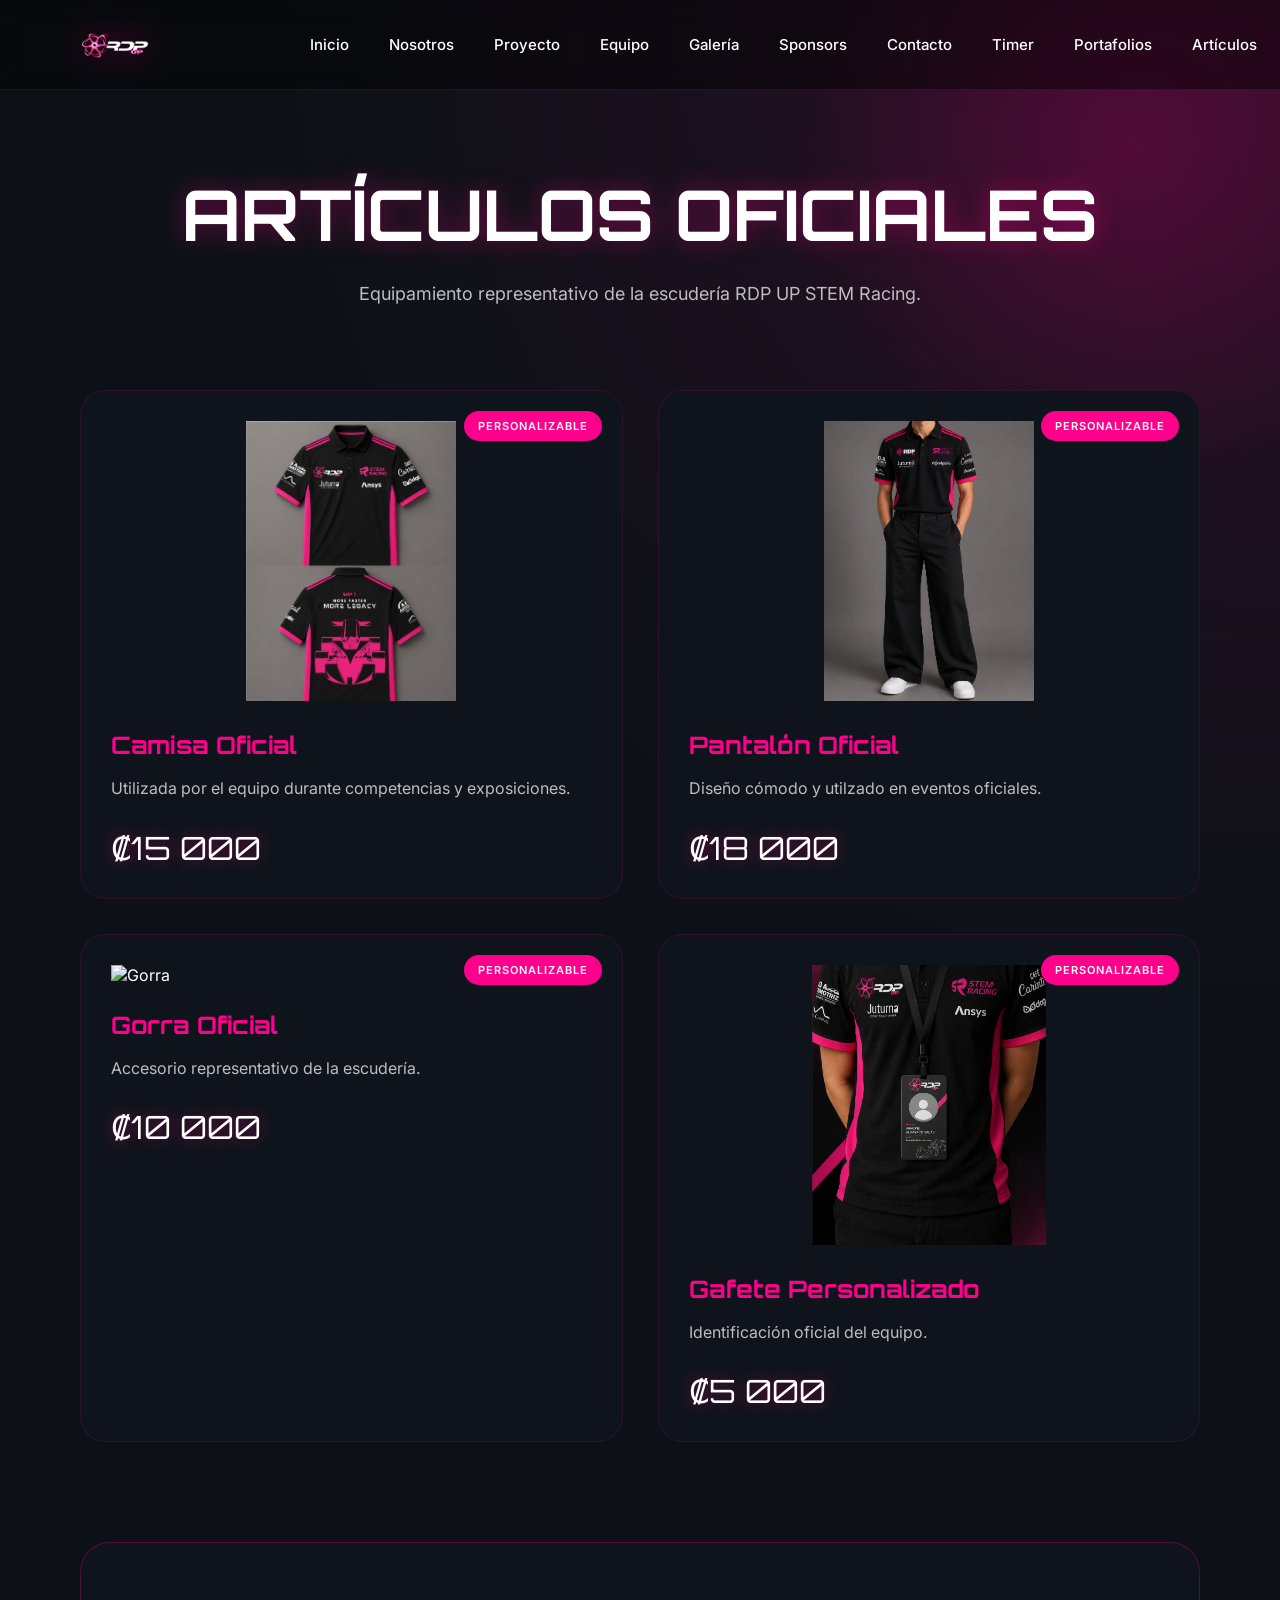
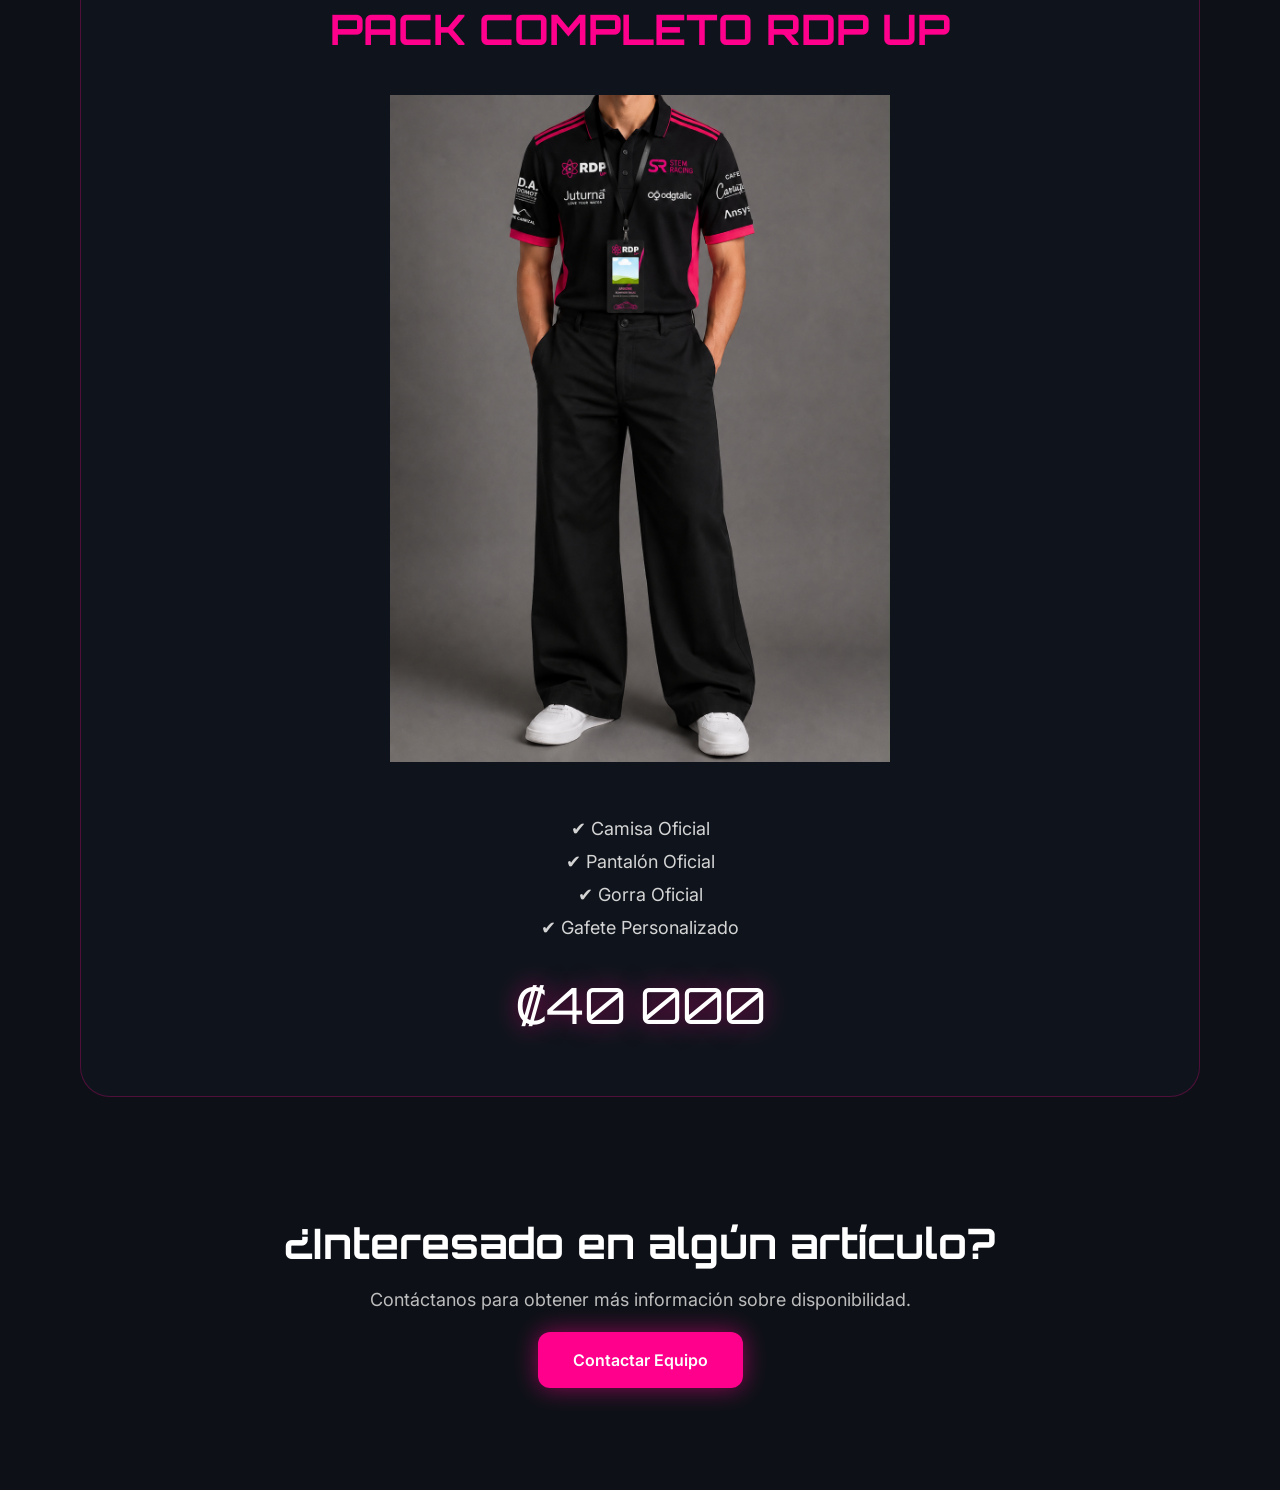
==== articulos.html @ 5205a7a0 "Segundo commit" ====
<!DOCTYPE html>
<html lang="es">

<head>

    <meta charset="UTF-8">

    <meta name="viewport" content="width=device-width, initial-scale=1.0">

    <title>Artículos | RDP UP</title>

    <link rel="stylesheet" href="css/style.css">

    <link href="https://fonts.googleapis.com/css2?family=Orbitron:wght@400;600;700;800&family=Inter:wght@300;400;500;600&display=swap" rel="stylesheet">

</head>

<body>

    <div class="bg-glow"></div>

    <nav class="navbar">

        <div class="logo-container">
            <img src="assets/logo/logo.png" alt="Logo" class="logo-img">
        </div>

        <div class="nav-links">

            <a href="index.html">Inicio</a>
            <a href="nosotros.html">Nosotros</a>
            <a href="proyecto.html">Proyecto</a>
            <a href="equipo.html">Equipo</a>
            <a href="galeria.html">Galería</a>
            <a href="sponsors.html">Sponsors</a>
            <a href="contacto.html">Contacto</a>
            <a href="timer.html">Timer</a>
            <a href="portafolios.html">Portafolios</a>
            <a href="articulos.html">Artículos</a>

        </div>

    </nav>

    <section class="articulos-hero">

        <h1>ARTÍCULOS OFICIALES</h1>

        <p>
            Equipamiento representativo de la escudería RDP UP STEM Racing.
        </p>

    </section>

    <section class="articulos-grid">

        <div class="articulo-card">

            <div class="badge">PERSONALIZABLE</div>

            <img src="assets/articulos/camisa.jpeg" alt="Camisa">

            <h3>Camisa Oficial</h3>

            <p>
                Utilizada por el equipo durante competencias y exposiciones.
            </p>

            <span>₡15 000</span>

        </div>

        <div class="articulo-card">

            <div class="badge">PERSONALIZABLE</div>

            <img src="assets/articulos/pantalon.jpeg" alt="Pantalón">

            <h3>Pantalón Oficial</h3>

            <p>
                Diseño cómodo y utilzado en eventos oficiales.
            </p>

            <span>₡18 000</span>

        </div>

        <div class="articulo-card">

            <div class="badge">PERSONALIZABLE</div>

            <img src="assets/articulos/gorra.png" alt="Gorra">

            <h3>Gorra Oficial</h3>

            <p>
                Accesorio representativo de la escudería.
            </p>

            <span>₡10 000</span>

        </div>

        <div class="articulo-card">

            <div class="badge">PERSONALIZABLE</div>

            <img src="assets/articulos/gafete.png" alt="Gafete">

            <h3>Gafete Personalizado</h3>

            <p>
                Identificación oficial del equipo.
            </p>

            <span>₡5 000</span>

        </div>

    </section>

    <section class="pack-rdp">

        <h2>PACK COMPLETO RDP UP</h2>

        <img src="assets/articulos/pack.png" alt="Pack Completo">

        <ul>

            <li>✔ Camisa Oficial</li>

            <li>✔ Pantalón Oficial</li>

            <li>✔ Gorra Oficial</li>

            <li>✔ Gafete Personalizado</li>

        </ul>

        <span>₡40 000</span>

    </section>

    <section class="articulos-contacto">

        <h2>¿Interesado en algún artículo?</h2>

        <p>
            Contáctanos para obtener más información sobre disponibilidad.
        </p>

        <a href="contacto.html" class="btn btn-primary">

            Contactar Equipo

        </a>

    </section>

</body>

</html>
---- css/style.css ----
*{
    margin:0;
    padding:0;
    box-sizing:border-box;
}

body{

    background:
    radial-gradient(circle at top right,#ff008c22,transparent 30%),
    #0D1117;

    color:white;

    font-family:'Inter',sans-serif;

    overflow-x:hidden;
}

/* ilumnado */

.bg-glow{

    position:fixed;

    width:700px;
    height:700px;

    background:radial-gradient(circle,#ff008c33 0%, transparent 70%);

    top:-200px;
    right:-200px;

    z-index:-1;
}

/* barra */

.navbar{

    width:100%;
    height:90px;

    display:flex;
    align-items:center;
    justify-content:flex-start;

    padding:0 80px;

    position:fixed;

    top:0;
    left:0;

    z-index:1000;

    background:rgba(0,0,0,0.45);

    backdrop-filter:blur(10px);

    border-bottom:1px solid #ff008c33;
}

/* loguito */

.logo-container{

    display:flex;
    align-items:center;
}

.logo-img{

    height:70px;

    width:auto;

    object-fit:contain;

    filter:drop-shadow(0 0 15px #ff008c88);

    transition:0.3s;
}

.logo-img:hover{

    transform:scale(1.05);

    filter:drop-shadow(0 0 25px #ff008c);
}

/* links */

.nav-links{

    display:flex;

    gap:40px;

    margin-left:80px;
}

.nav-links a{

    color:white;

    text-decoration:none;

    font-size:15px;

    font-weight:500;

    position:relative;

    transition:0.3s;
}

.nav-links a:hover{

    color:#ff008c;
}

.nav-links a::after{

    content:"";

    position:absolute;

    left:0;
    bottom:-8px;

    width:0%;
    height:2px;

    background:#ff008c;

    transition:0.3s;
}

.nav-links a:hover::after{

    width:100%;
}

/* principal */

.hero{

    min-height:100vh;

    display:flex;
    align-items:center;
    justify-content:space-between;

    padding:140px 80px 80px;

    position:relative;
}

.hero-text{

    width:50%;

    z-index:2;
}

.subtitle{

    color:#ff008c;

    letter-spacing:4px;

    margin-bottom:20px;

    font-size:14px;
}

.hero h1{

    font-family:'Orbitron',sans-serif;

    font-size:85px;

    line-height:1;

    margin-bottom:30px;

    text-transform:uppercase;
}

.hero h1 span{

    color:#ff008c;

    text-shadow:0 0 20px #ff008c;
}

.hero p{

    color:#cccccc;

    font-size:18px;

    line-height:1.7;

    max-width:550px;

    margin-bottom:40px;
}

/* botones */

.buttons{

    display:flex;

    gap:20px;
}

.btn{

    padding:18px 35px;

    border-radius:12px;

    text-decoration:none;

    font-weight:600;

    transition:0.3s;
}

.btn-primary{

    background:#ff008c;

    color:white;

    box-shadow:0 0 25px #ff008c88;
}

.btn-primary:hover{

    transform:translateY(-5px);

    box-shadow:0 0 45px #ff008c;
}

.btn-secondary{

    border:1px solid #ff008c;

    color:white;
}

.btn-secondary:hover{

    background:#ff008c22;
}

/* carro */

.hero-image{

    width:50%;

    display:flex;
    justify-content:center;
}

.hero-image img{

    width:100%;

    max-width:850px;

    filter:drop-shadow(0 0 30px #ff008c88);

    animation:float 4s ease-in-out infinite;
}

/* texto */

@keyframes float{

    0%{
        transform:translateY(0px);
    }

    50%{
        transform:translateY(-15px);
    }

    100%{
        transform:translateY(0px);
    }
}

/* estadisticas */

.stats{

    width:100%;

    display:grid;

    grid-template-columns:repeat(4,1fr);

    gap:20px;

    padding:0 80px 80px;
}

.stat-card{

    background:#0d0d0d;

    border:1px solid #ff008c33;

    padding:30px;

    border-radius:20px;

    transition:0.3s;
}

.stat-card:hover{

    transform:translateY(-8px);

    border-color:#ff008c;

    box-shadow:0 0 30px #ff008c22;
}

.stat-card h3{

    color:#ff008c;

    margin-bottom:15px;
}

.stat-card p{

    font-size:40px;

    font-family:'Orbitron',sans-serif;
}

/* partes */

.features{

    padding:60px 80px 120px;

    display:grid;

    grid-template-columns:repeat(3,1fr);

    gap:30px;
}

.feature{

    background:#0b0b0b;

    border:1px solid #222;

    border-radius:25px;

    padding:40px;

    transition:0.4s;
}

.feature:hover{

    border-color:#ff008c;

    transform:translateY(-10px);

    box-shadow:0 0 40px #ff008c22;
}

.feature h2{

    color:#ff008c;

    margin-bottom:20px;

    font-size:28px;

    font-family:'Orbitron',sans-serif;
}

.feature p{

    color:#aaa;

    line-height:1.7;
}

/* lineas */

.lines{

    position:absolute;

    width:100%;
    height:100%;

    overflow:hidden;

    z-index:0;
}

.line{

    position:absolute;

    width:300px;
    height:2px;

    background:linear-gradient(to right, transparent, #ff008c);

    animation:move 5s linear infinite;

    opacity:0.3;
}

.line:nth-child(1){

    top:20%;
    left:-300px;
}

.line:nth-child(2){

    top:50%;
    left:-500px;

    animation-delay:2s;
}

.line:nth-child(3){

    top:75%;
    left:-400px;

    animation-delay:4s;
}

@keyframes move{

    0%{
        transform:translateX(0);
    }

    100%{
        transform:translateX(1800px);
    }
}

/* medio */

@media(max-width:1200px){

    .hero{

        flex-direction:column;

        text-align:center;
    }

    .hero-text,
    .hero-image{

        width:100%;
    }

    .hero h1{

        font-size:55px;
    }

    .buttons{

        justify-content:center;
    }

    .stats{

        grid-template-columns:repeat(2,1fr);
    }

    .features{

        grid-template-columns:1fr;
    }

    .navbar{

        padding:0 30px;
    }
}

@media(max-width:700px){

    .hero{

        padding:140px 25px 60px;
    }

    .stats{

        padding:0 25px 60px;

        grid-template-columns:1fr;
    }

    .features{

        padding:40px 25px 100px;
    }

    .hero h1{

        font-size:42px;
    }

    .nav-links{

        display:none;
    }

    .logo-img{

        height:55px;
    }
}

/* ========================= */
/* fondos */

/*
<link href="https://fonts.googleapis.com/css2?family=Orbitron:wght@400;600;700;800&family=Inter:wght@300;400;500;600&display=swap" rel="stylesheet">
*/

/* reset */
/* ========================= */

*{
    margin:0;
    padding:0;
    box-sizing:border-box;
}

/* ========================= */
/* cuerpo */
/* ========================= */

body{

    background:
    radial-gradient(circle at top right,#ff008c22,transparent 30%),
    #0D1117;

    color:white;

    font-family:'Inter',sans-serif;

    overflow-x:hidden;
}

/* ========================= */
/* barra */
/* ========================= */

.navbar{

    width:100%;

    height:90px;

    display:flex;

    align-items:center;

    justify-content:flex-start;

    gap:80px;

    padding:0 80px;

    position:fixed;

    top:0;
    left:0;

    z-index:1000;

    background:rgba(0,0,0,0.45);

    backdrop-filter:blur(10px);

    border-bottom:1px solid #ff008c33;
}

/* ========================= */
/* logo de barra */
/* ========================= */

.logo-img{

    height:70px;

    width:auto;

    object-fit:contain;

    filter:drop-shadow(0 0 15px #ff008c88);

    transition:0.3s;
}

.logo-img:hover{

    transform:scale(1.05);

    filter:drop-shadow(0 0 25px #ff008c);
}

/* ========================= */
/* links */
/* ========================= */

.nav-links{

    display:flex;

    gap:40px;
}

.nav-links a{

    color:white;

    text-decoration:none;

    font-size:15px;

    font-weight:500;

    position:relative;

    transition:0.3s;
}

.nav-links a:hover{

    color:#ff008c;
}

.nav-links a::after{

    content:"";

    position:absolute;

    left:0;
    bottom:-8px;

    width:0%;

    height:2px;

    background:#ff008c;

    transition:0.3s;
}

.nav-links a:hover::after{

    width:100%;
}

/* ========================= */
/* nosotros */
/* ========================= */

.about{

    width:100%;

    padding:160px 80px 120px;

    position:relative;
}

/* ========================= */
/* titulo */
/* ========================= */

.about-title{

    text-align:center;

    margin-bottom:100px;
}

.about-title h1{

    width:100%;

    display:flex;

    justify-content:center;

    align-items:center;

    margin-bottom:5px;
}

/* ========================= */
/* logo grande */
/* ========================= */

.about-logo{

    width:400px !important;

    height:auto !important;

    display:block;

    margin:auto;

    object-fit:contain;

    filter:drop-shadow(0 0 30px #ff008c88);

    transition:0.3s;
}

.about-logo:hover{

    transform:scale(1.03);

    filter:drop-shadow(0 0 45px #ff008c);
}

.about-title p{

    color:#aaaaaa;

    font-size:18px;

    line-height:1.8;

    max-width:750px;

    margin:auto;
}

/* ========================= */
/* contenido */
/* ========================= */

.about-content{

    display:flex;

    align-items:center;

    justify-content:space-between;

    gap:70px;

    margin-bottom:120px;
}

/* ========================= */
/* texto */
/* ========================= */

.about-text{

    width:50%;
}

.about-text h2{

    font-size:42px;

    margin-bottom:25px;

    font-family:'Orbitron',sans-serif;
}

.about-text p{

    color:#bdbdbd;

    line-height:1.8;

    font-size:17px;

    margin-bottom:35px;
}

/* ========================= */
/* mision y vision */
/* ========================= */

.mission-vision{

    display:flex;

    gap:25px;
}

.info-card{

    background:#0d0d0d;

    border:1px solid #ff008c33;

    border-radius:22px;

    padding:30px;

    transition:0.3s;
}

.info-card:hover{

    transform:translateY(-8px);

    border-color:#ff008c;

    box-shadow:0 0 35px #ff008c22;
}

.info-card h3{

    color:#ff008c;

    margin-bottom:15px;

    font-size:24px;

    font-family:'Orbitron',sans-serif;
}

.info-card p{

    margin-bottom:0;
}

/* ========================= */
/* imagen */
/* ========================= */

.about-image{

    width:50%;

    display:flex;

    justify-content:center;
}

.about-image img{

    width:100%;

    max-width:700px;

    filter:drop-shadow(0 0 35px #ff008c66);

    animation:float 4s ease-in-out infinite;
}

/* ========================= */
/* valores */
/* ========================= */

.values{

    display:grid;

    grid-template-columns:repeat(4,1fr);

    gap:25px;

    margin-bottom:120px;
}

.value-card{

    background:#0b0b0b;

    border:1px solid #222;

    border-radius:22px;

    padding:35px;

    transition:0.3s;
}

.value-card:hover{

    transform:translateY(-10px);

    border-color:#ff008c;

    box-shadow:0 0 35px #ff008c22;
}

.value-card h3{

    color:#ff008c;

    margin-bottom:20px;

    font-size:24px;

    font-family:'Orbitron',sans-serif;
}

.value-card p{

    color:#aaaaaa;

    line-height:1.7;
}

/* ========================= */
/* frase */
/* ========================= */

.about-quote{

    text-align:center;
}

.about-quote h2{

    font-size:44px;

    font-family:'Orbitron',sans-serif;

    text-shadow:0 0 20px #ff008c33;
}

/* ========================= */
/* textoo */
/* ========================= */

@keyframes float{

    0%{
        transform:translateY(0px);
    }

    50%{
        transform:translateY(-15px);
    }

    100%{
        transform:translateY(0px);
    }
}

/* ========================= */
/* medio */
/* ========================= */

@media(max-width:1200px){

    .about-content{

        flex-direction:column;
    }

    .about-text,
    .about-image{

        width:100%;
    }

    .values{

        grid-template-columns:repeat(2,1fr);
    }
}

@media(max-width:700px){

    .navbar{

        padding:0 20px;

        gap:30px;
    }

    .nav-links{

        display:none;
    }

    .logo-img{

        height:55px;
    }

    .about{

        padding:130px 25px 100px;
    }

    .about-logo{

        width:95% !important;
    }

    .about-title p{

        font-size:16px;
    }

    .about-text h2{

        font-size:30px;
    }

    .mission-vision{

        flex-direction:column;
    }

    .values{

        grid-template-columns:1fr;
    }

    .about-quote h2{

        font-size:28px;
    }
}

/* ========================= */
/* equipo */
/* ========================= */

.team{

    width:100%;

    padding:160px 80px 120px;

    position:relative;
}

/* ========================= */
/* titulo */
/* ========================= */

.team-title{

    text-align:center;

    margin-bottom:100px;
}

.team-title h1{

    font-size:72px;

    font-family:'Orbitron',sans-serif;

    color:#ff008c;

    margin-bottom:25px;

    text-shadow:0 0 20px #ff008c66;
}

.team-title p{

    color:#aaaaaa;

    font-size:18px;

    line-height:1.8;

    max-width:750px;

    margin:auto;
}

/* ========================= */
/* GRID */
/* ========================= */

.team-grid{

    display:grid;

    grid-template-columns:repeat(4,1fr);

    gap:30px;

    margin-bottom:120px;
}

/* ========================= */
/* CARD */
/* ========================= */

.team-card{

    background:#0b0b0b;

    border:1px solid #222;

    border-radius:28px;

    overflow:hidden;

    transition:0.4s;

    position:relative;
}

.team-card:hover{

    transform:translateY(-12px);

    border-color:#ff008c;

    box-shadow:0 0 40px #ff008c22;
}

/* ========================= */
/* IMAGEN */
/* ========================= */

.team-image{

    width:100%;

    height:320px;

    overflow:hidden;

    position:relative;
}

.team-image img{

    width:100%;

    height:100%;

    object-fit:cover;

    transition:0.5s;
}

.team-card:hover .team-image img{

    transform:scale(1.08);
}

/* ========================= */
/* INFO */
/* ========================= */

.team-info{

    padding:30px;
}

.team-info h2{

    font-size:28px;

    font-family:'Orbitron',sans-serif;

    margin-bottom:10px;
}

.team-info h3{

    color:#ff008c;

    margin-bottom:18px;

    font-size:18px;

    font-weight:600;
}

.team-info p{

    color:#aaaaaa;

    line-height:1.7;

    font-size:15px;
}

/* ========================= */
/* FRASE */
/* ========================= */

.team-quote{

    text-align:center;
}

.team-quote h2{

    font-size:44px;

    font-family:'Orbitron',sans-serif;

    text-shadow:0 0 20px #ff008c33;
}

/* ========================= */
/* RESPONSIVE */
/* ========================= */

@media(max-width:1300px){

    .team-grid{

        grid-template-columns:repeat(2,1fr);
    }
}

@media(max-width:700px){

    .team{

        padding:130px 25px 100px;
    }

    .team-title h1{

        font-size:48px;
    }

    .team-title p{

        font-size:16px;
    }

    .team-grid{

        grid-template-columns:1fr;
    }

    .team-image{

        height:280px;
    }

    .team-quote h2{

        font-size:28px;
    }
}

/* ========================= */
/* GALERIA */
/* ========================= */

.gallery{

    width:100%;

    padding:160px 80px 120px;

    position:relative;
}

/* ========================= */
/* TITULO */
/* ========================= */

.gallery-title{

    text-align:center;

    margin-bottom:100px;
}

.gallery-title h1{

    font-size:72px;

    font-family:'Orbitron',sans-serif;

    color:#ff008c;

    margin-bottom:25px;

    text-shadow:0 0 20px #ff008c66;
}

.gallery-title p{

    color:#aaaaaa;

    font-size:18px;

    line-height:1.8;

    max-width:750px;

    margin:auto;
}

/* ========================= */
/* GRID */
/* ========================= */

.gallery-grid{

    display:grid;

    grid-template-columns:repeat(3,1fr);

    grid-auto-rows:280px;

    gap:25px;

    margin-bottom:120px;
}

/* ========================= */
/* ITEM */
/* ========================= */

.gallery-item{

    position:relative;

    overflow:hidden;

    border-radius:28px;

    border:1px solid #222;

    background:#0b0b0b;

    transition:0.4s;
}

.gallery-item:hover{

    transform:translateY(-10px);

    border-color:#ff008c;

    box-shadow:0 0 40px #ff008c22;
}

/* ========================= */
/* ITEMS GRANDES */
/* ========================= */

.gallery-item.large{

    grid-column:span 2;
}

/* ========================= */
/* IMAGEN */
/* ========================= */

.gallery-item img{

    width:100%;

    height:100%;

    object-fit:cover;

    transition:0.6s;
}

.gallery-item:hover img{

    transform:scale(1.08);
}

/* ========================= */
/* OVERLAY */
/* ========================= */

.gallery-overlay{

    position:absolute;

    inset:0;

    background:
    linear-gradient(to top,
    rgba(0,0,0,0.9),
    rgba(0,0,0,0.1));

    display:flex;

    align-items:flex-end;

    padding:30px;

    opacity:1;
}

.gallery-overlay h2{

    color:white;

    font-size:28px;

    font-family:'Orbitron',sans-serif;

    text-shadow:0 0 10px #000;
}

/* ========================= */
/* FRASE */
/* ========================= */

.gallery-quote{

    text-align:center;
}

.gallery-quote h2{

    font-size:44px;

    font-family:'Orbitron',sans-serif;

    text-shadow:0 0 20px #ff008c33;
}

/* ========================= */
/* RESPONSIVE */
/* ========================= */

@media(max-width:1200px){

    .gallery-grid{

        grid-template-columns:repeat(2,1fr);
    }

    .gallery-item.large{

        grid-column:span 2;
    }
}

@media(max-width:700px){

    .gallery{

        padding:130px 25px 100px;
    }

    .gallery-title h1{

        font-size:48px;
    }

    .gallery-title p{

        font-size:16px;
    }

    .gallery-grid{

        grid-template-columns:1fr;

        grid-auto-rows:260px;
    }

    .gallery-item.large{

        grid-column:span 1;
    }

    .gallery-overlay h2{

        font-size:22px;
    }

    .gallery-quote h2{

        font-size:28px;
    }
}

/* ========================= */
/* PROYECTO */
/* ========================= */

.project{

    width:100%;

    padding:160px 80px 120px;

    position:relative;
}

/* ========================= */
/* TITULO */
/* ========================= */

.project-title{

    text-align:center;

    margin-bottom:100px;
}

.project-title h1{

    font-size:72px;

    font-family:'Orbitron',sans-serif;

    color:#ff008c;

    margin-bottom:25px;

    text-shadow:0 0 20px #ff008c66;
}

.project-title p{

    color:#aaaaaa;

    font-size:18px;

    line-height:1.8;

    max-width:760px;

    margin:auto;
}

/* ========================= */
/* HERO */
/* ========================= */

.project-hero{

    display:flex;

    align-items:center;

    justify-content:space-between;

    gap:80px;

    margin-bottom:120px;
}

/* ========================= */
/* INFO */
/* ========================= */

.project-info{

    width:50%;
}

.project-info h2{

    font-size:54px;

    font-family:'Orbitron',sans-serif;

    margin-bottom:25px;
}

.project-info p{

    color:#bdbdbd;

    line-height:1.9;

    font-size:17px;

    margin-bottom:40px;
}

/* ========================= */
/* STATS */
/* ========================= */

.project-stats{

    display:flex;

    gap:25px;

    flex-wrap:wrap;
}

.project-stat{

    background:#0d0d0d;

    border:1px solid #ff008c33;

    border-radius:22px;

    padding:28px;

    min-width:240px;

    max-width:320px;

    transition:0.3s;
}

.project-stat:hover{

    transform:translateY(-8px);

    border-color:#ff008c;

    box-shadow:0 0 35px #ff008c22;
}

.project-stat h3{

    color:#ff008c;

    margin-bottom:12px;

    font-size:18px;
}

.project-stat span{

    font-size:20px;

    font-family:'Inter',sans-serif;

    font-weight:500;

    line-height:1.6;

    color:#ffffff;

    display:block;
}

/* ========================= */
/* IMAGEN */
/* ========================= */

.project-image{

    width:50%;

    display:flex;

    justify-content:center;
}

.project-image img{

    width:100%;

    max-width:760px;

    filter:drop-shadow(0 0 45px #ff008c66);

    animation:float 4s ease-in-out infinite;
}

/* ========================= */
/* FEATURES */
/* ========================= */

.project-features{

    display:grid;

    grid-template-columns:repeat(3,1fr);

    gap:30px;

    margin-bottom:120px;
}

.feature-card{

    background:#0b0b0b;

    border:1px solid #222;

    border-radius:28px;

    padding:40px;

    transition:0.4s;
}

.feature-card:hover{

    transform:translateY(-10px);

    border-color:#ff008c;

    box-shadow:0 0 40px #ff008c22;
}

.feature-card h2{

    color:#ff008c;

    margin-bottom:20px;

    font-size:28px;

    font-family:'Orbitron',sans-serif;
}

.feature-card p{

    color:#aaaaaa;

    line-height:1.8;
}

/* ========================= */
/* TIMELINE */
/* ========================= */

.timeline-section{

    margin-bottom:120px;
}

.timeline-section h2{

    text-align:center;

    font-size:52px;

    font-family:'Orbitron',sans-serif;

    margin-bottom:70px;
}

/* ========================= */
/* TIMELINE GRID */
/* ========================= */

.timeline{

    display:grid;

    grid-template-columns:repeat(4,1fr);

    gap:25px;
}

.timeline-item{

    background:#0d0d0d;

    border:1px solid #222;

    border-radius:26px;

    padding:35px;

    transition:0.4s;

    position:relative;

    overflow:hidden;
}

.timeline-item:hover{

    transform:translateY(-10px);

    border-color:#ff008c;

    box-shadow:0 0 40px #ff008c22;
}

.timeline-item span{

    position:absolute;

    top:20px;
    right:20px;

    font-size:70px;

    font-family:'Orbitron',sans-serif;

    color:#ff008c11;
}

.timeline-item h3{

    font-size:28px;

    margin-bottom:20px;

    position:relative;

    z-index:2;

    font-family:'Orbitron',sans-serif;
}

.timeline-item p{

    color:#aaaaaa;

    line-height:1.8;

    position:relative;

    z-index:2;
}

/* =========================
   MODELO 3D SKETCHFAB
========================= */

.project-video {
    width: 100%;
    text-align: center;
    margin-top: 120px;
}

.project-video h2 {
    font-family: 'Orbitron', sans-serif;
    font-size: 2.2rem;
    margin-bottom: 20px;
}

.project-video p {
    max-width: 800px;
    margin: 0 auto 40px;
    line-height: 1.8;
    opacity: 0.85;
}

.video-box {
    width: 100%;
    max-width: 1200px;
    margin: 0 auto;
    padding: 0 20px;
}

.sketchfab-embed-wrapper {
    width: 100%;
    background: rgba(255,255,255,0.03);
    border: 1px solid rgba(255,0,140,0.25);
    border-radius: 24px;
    overflow: hidden;
    backdrop-filter: blur(10px);
    box-shadow:
        0 0 30px rgba(255,0,140,0.15),
        0 0 60px rgba(255,0,140,0.05);
}

.sketchfab-embed-wrapper iframe {
    width: 100%;
    height: 700px;
    border: none;
    display: block;
}

.sketchfab-embed-wrapper p {
    padding: 15px;
    margin: 0 !important;
}

/* =========================
   RESPONSIVE
========================= */

@media (max-width: 992px) {

    .sketchfab-embed-wrapper iframe {
        height: 550px;
    }

}

@media (max-width: 768px) {

    .project-video {
        margin-top: 80px;
    }

    .project-video h2 {
        font-size: 1.8rem;
    }

    .sketchfab-embed-wrapper iframe {
        height: 450px;
    }

}

@media (max-width: 480px) {

    .project-video h2 {
        font-size: 1.5rem;
    }

    .project-video p {
        font-size: 0.95rem;
    }

    .sketchfab-embed-wrapper {
        border-radius: 18px;
    }

    .sketchfab-embed-wrapper iframe {
        height: 320px;
    }

}

/* ========================= */
/* FRASE */
/* ========================= */

.project-quote{

    text-align:center;
}

.project-quote h2{

    font-size:46px;

    font-family:'Orbitron',sans-serif;

    text-shadow:0 0 20px #ff008c33;
}

/* ========================= */
/* FLOAT */
/* ========================= */

@keyframes float{

    0%{
        transform:translateY(0px);
    }

    50%{
        transform:translateY(-15px);
    }

    100%{
        transform:translateY(0px);
    }
}

/* ========================= */
/* RESPONSIVE */
/* ========================= */

@media(max-width:1300px){

    .project-hero{

        flex-direction:column;
    }

    .project-info,
    .project-image{

        width:100%;
    }

    .project-features{

        grid-template-columns:1fr;
    }

    .timeline{

        grid-template-columns:repeat(2,1fr);
    }
}

@media(max-width:700px){

    .project{

        padding:130px 25px 100px;
    }

    .project-title h1{

        font-size:48px;
    }

    .project-title p{

        font-size:16px;
    }

    .project-info h2{

        font-size:38px;
    }

    .project-stats{

        flex-direction:column;
    }

    .timeline{

        grid-template-columns:1fr;
    }

    .timeline-section h2{

        font-size:34px;
    }

    .project-video h2{

        font-size:34px;
    }

    .project-video p{

        font-size:16px;
    }

    .project-quote h2{

        font-size:28px;
    }
}

/* ========================= */
/* SPONSORS */
/* ========================= */

.sponsors{

    width:100%;

    padding:160px 80px 120px;

    position:relative;
}

/* ========================= */
/* TITULO */
/* ========================= */

.sponsors-title{

    text-align:center;

    margin-bottom:100px;
}

.sponsors-title h1{

    font-size:72px;

    font-family:'Orbitron',sans-serif;

    color:#ff008c;

    margin-bottom:25px;

    text-shadow:0 0 20px #ff008c66;
}

.sponsors-title p{

    color:#aaaaaa;

    font-size:18px;

    line-height:1.8;

    max-width:760px;

    margin:auto;
}

/* ========================= */
/* GRID */
/* ========================= */

.sponsors-grid{

    display:grid;

    grid-template-columns:repeat(3,1fr);

    gap:35px;

    margin-bottom:120px;
}

/* ========================= */
/* CARD */
/* ========================= */

.sponsor-card{

    background:#0b0b0b;

    border:1px solid #222;

    border-radius:30px;

    padding:45px 35px;

    transition:0.4s;

    text-align:center;

    position:relative;

    overflow:hidden;
}

.sponsor-card:hover{

    transform:translateY(-12px);

    border-color:#ff008c;

    box-shadow:0 0 45px #ff008c22;
}

/* ========================= */
/* LOGO */
/* ========================= */

.sponsor-logo{

    width:100%;

    height:140px;

    display:flex;

    align-items:center;

    justify-content:center;

    margin-bottom:35px;
}

.sponsor-logo img{

    max-width:180px;

    max-height:120px;

    object-fit:contain;

    filter:drop-shadow(0 0 20px #ff008c55);

    transition:0.4s;
}

.sponsor-card:hover .sponsor-logo img{

    transform:scale(1.08);

    filter:drop-shadow(0 0 30px #ff008c);
}

/* ========================= */
/* INFO */
/* ========================= */

.sponsor-info h2{

    font-size:28px;

    font-family:'Orbitron',sans-serif;

    margin-bottom:20px;

    color:white;
}

.sponsor-info p{

    color:#aaaaaa;

    line-height:1.8;

    font-size:16px;
}

/* ========================= */
/* CTA */
/* ========================= */

.sponsor-cta{

    text-align:center;

    background:#0b0b0b;

    border:1px solid #ff008c33;

    border-radius:35px;

    padding:70px 50px;
}

.sponsor-cta h2{

    font-size:46px;

    font-family:'Orbitron',sans-serif;

    margin-bottom:25px;

    text-shadow:0 0 20px #ff008c33;
}

.sponsor-cta p{

    color:#aaaaaa;

    font-size:18px;

    line-height:1.8;

    max-width:700px;

    margin:auto auto 40px;
}

/* ========================= */
/* BOTON */
/* ========================= */

.sponsor-btn{

    display:inline-block;

    padding:18px 40px;

    background:#ff008c;

    color:white;

    text-decoration:none;

    border-radius:14px;

    font-weight:600;

    transition:0.3s;

    box-shadow:0 0 25px #ff008c66;
}

.sponsor-btn:hover{

    transform:translateY(-5px);

    box-shadow:0 0 45px #ff008c;
}

/* ========================= */
/* RESPONSIVE */
/* ========================= */

@media(max-width:1200px){

    .sponsors-grid{

        grid-template-columns:1fr;
    }
}

@media(max-width:700px){

    .sponsors{

        padding:130px 25px 100px;
    }

    .sponsors-title h1{

        font-size:48px;
    }

    .sponsors-title p{

        font-size:16px;
    }

    .sponsor-cta{

        padding:50px 25px;
    }

    .sponsor-cta h2{

        font-size:32px;
    }

    .sponsor-cta p{

        font-size:16px;
    }
}

/* ========================= */
/* CONTACTO */
/* ========================= */

.contact{

    width:100%;

    padding:160px 80px 120px;

    position:relative;
}

/* ========================= */
/* TITULO */
/* ========================= */

.contact-title{

    text-align:center;

    margin-bottom:100px;
}

.contact-title h1{

    font-size:72px;

    font-family:'Orbitron',sans-serif;

    color:#ff008c;

    margin-bottom:25px;

    text-shadow:0 0 20px #ff008c66;
}

.contact-title p{

    color:#aaaaaa;

    font-size:18px;

    line-height:1.8;

    max-width:750px;

    margin:auto;
}

/* ========================= */
/* CONTENIDO */
/* ========================= */

.contact-container{

    display:flex;

    gap:40px;

    align-items:flex-start;

    justify-content:center;

    margin-bottom:120px;
}

/* ========================= */
/* INFO */
/* ========================= */

.contact-info{

    width:40%;

    display:flex;

    flex-direction:column;

    gap:30px;
}

.contact-card{

    background:#0b0b0b;

    border:1px solid #222;

    border-radius:28px;

    padding:40px;

    transition:0.4s;
}

.contact-card:hover{

    transform:translateY(-10px);

    border-color:#ff008c;

    box-shadow:0 0 40px #ff008c22;
}

.contact-card h2{

    color:#ff008c;

    margin-bottom:20px;

    font-size:28px;

    font-family:'Orbitron',sans-serif;
}

.contact-card p{

    color:#aaaaaa;

    line-height:1.8;

    font-size:17px;
}

/* ========================= */
/* REDES */
/* ========================= */

.socials-section{

    width:60%;

    background:#0b0b0b;

    border:1px solid #222;

    border-radius:28px;

    padding:40px;

    transition:0.4s;
}

.socials-section:hover{

    border-color:#ff008c;

    box-shadow:0 0 40px #ff008c22;
}

.socials-section h2{

    color:#ff008c;

    font-size:34px;

    margin-bottom:35px;

    font-family:'Orbitron',sans-serif;
}

/* ========================= */
/* GRID REDES */
/* ========================= */

.socials-grid{

    display:grid;

    grid-template-columns:repeat(2,1fr);

    gap:25px;
}

/* ========================= */
/* CARD RED SOCIAL */
/* ========================= */

.social-card{

    background:#111111;

    border:1px solid #222;

    border-radius:24px;

    padding:35px;

    text-decoration:none;

    transition:0.4s;
}

.social-card:hover{

    transform:translateY(-8px);

    border-color:#ff008c;

    background:#151515;

    box-shadow:0 0 35px #ff008c22;
}

.social-card h3{

    color:#ff008c;

    margin-bottom:15px;

    font-size:26px;

    font-family:'Orbitron',sans-serif;
}

.social-card p{

    color:#aaaaaa;

    font-size:17px;

    line-height:1.7;
}

/* ========================= */
/* FRASE */
/* ========================= */

.contact-quote{

    text-align:center;
}

.contact-quote h2{

    font-size:44px;

    font-family:'Orbitron',sans-serif;

    text-shadow:0 0 20px #ff008c33;
}

/* ========================= */
/* RESPONSIVE */
/* ========================= */

@media(max-width:1100px){

    .contact-container{

        flex-direction:column;
    }

    .contact-info,
    .socials-section{

        width:100%;
    }
}

@media(max-width:700px){

    .contact{

        padding:130px 25px 100px;
    }

    .contact-title h1{

        font-size:48px;
    }

    .contact-title p{

        font-size:16px;
    }

    .socials-grid{

        grid-template-columns:1fr;
    }

    .contact-card,
    .social-card,
    .socials-section{

        padding:30px;
    }

    .contact-quote h2{

        font-size:28px;
    }
}

/* ========================= */
/* TIMER */
/* ========================= */

.timer-body{

    overflow-x:hidden;
}

/* SECTION */

.timer-section{

    width:100%;

    min-height:100vh;

    display:flex;

    justify-content:center;

    align-items:center;

    padding:140px 20px 80px;
}

/* CONTAINER */

.timer-container{

    width:100%;

    max-width:560px;

    background:#0b0b0b;

    border:1px solid #ff008c22;

    border-radius:32px;

    overflow:hidden;

    box-shadow:0 0 50px #ff008c11;

    position:relative;

    z-index:2;
}

/* TOP */

.timer-top{

    padding:35px 20px 25px;

    border-bottom:1px solid #ffffff08;
}

/* LOGO */

.timer-logo{

    display:flex;

    justify-content:center;
}

.timer-logo img{

    width:180px;

    height:auto;

    object-fit:contain;

    filter:drop-shadow(0 0 18px #ff008c88);
}

/* INSTRUCTIONS */

.timer-instructions{

    text-align:center;

    padding:25px 25px 18px;

    color:#cccccc;

    line-height:1.7;

    font-size:15px;
}

.timer-instructions span{

    color:#ff008c;

    font-weight:600;
}

/* LIGHTS */

.lights-wrapper{

    display:flex;

    justify-content:center;

    gap:12px;

    padding:20px 15px 28px;
}

.light-column{

    width:64px;

    height:330px;

    background:black;

    border-radius:24px;

    display:flex;

    flex-direction:column;

    justify-content:space-evenly;

    align-items:center;

    border:2px solid #ff008c22;

    transition:0.3s;
}

.bulb{

    width:40px;

    height:40px;

    border-radius:50%;

    background:#181818;

    transition:0.2s;
}

/* STATS */

.timer-stats{

    margin:0 18px 18px;

    display:grid;

    grid-template-columns:1fr 1fr;

    border-radius:22px;

    overflow:hidden;

    border:1px solid #ffffff08;
}

.timer-stat{

    background:#101010;

    text-align:center;

    padding:22px 10px;
}

.timer-stat:first-child{

    border-right:1px solid #ffffff08;
}

.timer-stat h4{

    color:#888888;

    font-size:12px;

    letter-spacing:2px;

    margin-bottom:12px;

    font-weight:500;
}

.timer-stat p{

    color:#ff008c;

    font-size:40px;

    font-family:'Orbitron',sans-serif;

    font-weight:800;
}

/* STATUS */

.timer-status{

    text-align:center;

    color:#ff008c;

    font-size:18px;

    min-height:26px;

    margin-bottom:18px;

    font-family:'Orbitron',sans-serif;
}

/* HISTORY */

.timer-history{

    margin:0 18px 22px;

    border-radius:24px;

    overflow:hidden;

    border:1px solid #ffffff08;
}

.timer-history-title{

    background:#101010;

    text-align:center;

    padding:18px;

    border-bottom:1px solid #ffffff08;

    font-size:16px;

    font-family:'Orbitron',sans-serif;
}

.timer-history-list{

    background:#0d0d0d;

    max-height:240px;

    overflow-y:auto;
}

.timer-history-item{

    display:flex;

    justify-content:space-between;

    align-items:center;

    padding:16px 18px;

    border-bottom:1px solid #ffffff05;
}

.timer-history-item:last-child{

    border-bottom:none;
}

.timer-left{

    display:flex;

    align-items:center;

    gap:12px;
}

.timer-number{

    color:#ff008c;

    font-size:18px;

    font-weight:700;
}

.timer-time{

    font-size:17px;

    font-family:'Orbitron',sans-serif;
}

.best{

    color:#ff008c;
}

.timer-clock{

    color:#777777;

    font-size:12px;
}

/* RESPONSIVE */

@media(max-width:700px){

    .timer-section{

        padding:120px 15px 60px;
    }

    .lights-wrapper{

        gap:8px;
    }

    .light-column{

        width:50px;

        height:280px;
    }

    .bulb{

        width:32px;

        height:32px;
    }

    .timer-stat p{

        font-size:30px;
    }

    .timer-logo img{

        width:140px;
    }
}

/* ========================= */
/* TIMER */
/* ========================= */

.timer-body{

    background:
    radial-gradient(circle at top right,#ff008c22,transparent 30%),
    #0D1117;

    overflow-x:hidden;

    min-height:100vh;
}

/* ========================= */
/* TIMER SECTION */
/* ========================= */

.timer{

    width:100%;

    min-height:100vh;

    display:flex;

    justify-content:center;

    align-items:flex-start;

    padding:150px 25px 100px;
}

/* ========================= */
/* CONTAINER */
/* ========================= */

.timer-container{

    width:100%;

    max-width:620px;

    background:#0b0b0b;

    border:1px solid #ff008c22;

    border-radius:32px;

    padding:40px 30px;

    position:relative;

    overflow:hidden;
}

/* ========================= */
/* HEADER */
/* ========================= */

.timer-header{

    text-align:center;

    margin-bottom:40px;
}

.timer-subtitle{

    color:#ff008c;

    letter-spacing:4px;

    font-size:13px;

    margin-bottom:18px;
}

.timer-header h1{

    font-size:52px;

    line-height:1.1;

    margin-bottom:20px;

    font-family:'Orbitron',sans-serif;

    text-shadow:0 0 20px #ff008c33;
}

.timer-description{

    color:#bdbdbd;

    font-size:16px;

    line-height:1.7;
}

/* ========================= */
/* LIGHTS */
/* ========================= */

.lights-wrapper{

    display:flex;

    justify-content:center;

    gap:12px;

    margin-bottom:45px;
}

.light-column{

    width:68px;

    height:340px;

    background:#0D1117;

    border-radius:24px;

    border:2px solid #ff008c22;

    display:flex;

    flex-direction:column;

    justify-content:space-evenly;

    align-items:center;
}

.bulb{

    width:40px;

    height:40px;

    border-radius:50%;

    background:#181818;

    transition:background 0s;
}

.bulb.active{

    background:#ff008c;

    box-shadow:
    0 0 10px #ff008c,
    0 0 25px #ff008c;
}

/* ========================= */
/* TIME */
/* ========================= */

.reaction-time{

    text-align:center;

    font-size:72px;

    font-family:'Orbitron',sans-serif;

    color:#ff008c;

    margin-bottom:20px;

    text-shadow:0 0 20px #ff008c44;
}

/* ========================= */
/* STATUS */
/* ========================= */

.timer-status{

    text-align:center;

    color:#d0d0d0;

    font-size:16px;

    margin-bottom:40px;

    min-height:24px;
}

/* ========================= */
/* STATS */
/* ========================= */

.timer-stats{

    display:grid;

    grid-template-columns:repeat(2,1fr);

    gap:20px;

    margin-bottom:35px;
}

.timer-stat{

    background:#101010;

    border:1px solid #222;

    border-radius:22px;

    padding:28px;

    text-align:center;
}

.timer-stat h3{

    color:#9f9f9f;

    font-size:13px;

    letter-spacing:2px;

    margin-bottom:15px;

    font-weight:500;
}

.timer-stat p{

    color:#ff008c;

    font-size:38px;

    font-family:'Orbitron',sans-serif;
}

/* ========================= */
/* HISTORY */
/* ========================= */

.history{

    background:#101010;

    border:1px solid #222;

    border-radius:24px;

    overflow:hidden;
}

.history-title{

    padding:20px;

    text-align:center;

    font-size:16px;

    border-bottom:1px solid #1d1d1d;

    font-family:'Orbitron',sans-serif;
}

.history-list{

    max-height:260px;

    overflow-y:auto;
}

.history-item{

    padding:18px 22px;

    border-bottom:1px solid #1a1a1a;

    display:flex;

    justify-content:center;

    align-items:center;

    color:#d5d5d5;

    font-family:'Orbitron',sans-serif;

    font-size:18px;
}

.history-item:last-child{

    border-bottom:none;
}

/* ========================= */
/* RESPONSIVE */
/* ========================= */

@media(max-width:700px){

    .timer{

        padding:130px 20px 80px;
    }

    .timer-container{

        padding:30px 18px;
    }

    .timer-header h1{

        font-size:34px;
    }

    .timer-description{

        font-size:15px;
    }

    .lights-wrapper{

        gap:8px;
    }

    .light-column{

        width:52px;

        height:270px;
    }

    .bulb{

        width:30px;

        height:30px;
    }

    .reaction-time{

        font-size:48px;
    }

    .timer-stat p{

        font-size:28px;
    }

    .history-item{

        font-size:16px;
    }
}

/* ========================= */
/* PORTAFOLIOS */
/* ========================= */

.portafolios{

    width:100%;

    padding:160px 80px 120px;

    position:relative;
}

/* ========================= */
/* TITULO */
/* ========================= */

.portafolios-title{

    text-align:center;

    margin-bottom:100px;
}

.portafolios-title h1{

    font-size:72px;

    font-family:'Orbitron',sans-serif;

    color:#ff008c;

    margin-bottom:25px;

    text-shadow:0 0 20px #ff008c66;
}

.portafolios-title p{

    color:#aaaaaa;

    font-size:18px;

    line-height:1.8;

    max-width:760px;

    margin:auto;
}

/* ========================= */
/* GRID */
/* ========================= */

.portafolios-grid{

    display:grid;

    grid-template-columns:repeat(3,1fr);

    gap:35px;
}

/* ========================= */
/* CARD */
/* ========================= */

.portafolio-card{

    background:#0b0b0b;

    border:1px solid #222;

    border-radius:28px;

    overflow:hidden;

    text-decoration:none;

    transition:0.4s;

    position:relative;
}

.portafolio-card:hover{

    transform:translateY(-12px);

    border-color:#ff008c;

    box-shadow:0 0 40px #ff008c22;
}

/* ========================= */
/* IMAGEN */
/* ========================= */

.portafolio-image{

    width:100%;

    height:260px;

    overflow:hidden;
}

.portafolio-image img{

    width:100%;

    height:100%;

    object-fit:cover;

    transition:0.5s;
}

.portafolio-card:hover .portafolio-image img{

    transform:scale(1.08);
}

/* ========================= */
/* CONTENIDO */
/* ========================= */

.portafolio-content{

    padding:35px;
}

.portafolio-content h2{

    color:#ff008c;

    font-size:32px;

    margin-bottom:18px;

    font-family:'Orbitron',sans-serif;
}

.portafolio-content p{

    color:#bdbdbd;

    line-height:1.8;

    margin-bottom:30px;

    font-size:16px;
}

.portafolio-content span{

    color:white;

    font-weight:600;

    transition:0.3s;
}

.portafolio-card:hover span{

    color:#ff008c;
}

/* ========================= */
/* RESPONSIVE */
/* ========================= */

@media(max-width:1200px){

    .portafolios-grid{

        grid-template-columns:1fr;
    }
}

@media(max-width:700px){

    .portafolios{

        padding:130px 25px 100px;
    }

    .portafolios-title h1{

        font-size:48px;
    }

    .portafolios-title p{

        font-size:16px;
    }

    .portafolio-image{

        height:220px;
    }

    .portafolio-content{

        padding:28px;
    }

    .portafolio-content h2{

        font-size:26px;
    }
}

/* ========================= */
/* EMPRESARIAL */
/* ========================= */

.portfolio-page{

    width:100%;

    min-height:100vh;

    padding:160px 80px 120px;

    position:relative;
}

/* ========================= */
/* HEADER */
/* ========================= */

.portfolio-header{

    text-align:center;

    margin-bottom:80px;
}

.portfolio-header h1{

    font-size:72px;

    font-family:'Orbitron',sans-serif;

    color:#ff008c;

    margin-bottom:25px;

    text-shadow:0 0 20px #ff008c66;
}

.portfolio-header p{

    color:#aaaaaa;

    font-size:18px;

    line-height:1.8;

    max-width:850px;

    margin:auto;
}

/* ========================= */
/* BOTONES */
/* ========================= */

.back-top{

    display:flex;

    justify-content:flex-start;

    margin-bottom:50px;
}

.back-bottom{

    display:flex;

    justify-content:center;

    margin-top:90px;
}

.back-btn{

    padding:16px 34px;

    border-radius:14px;

    text-decoration:none;

    color:white;

    background:#111111;

    border:1px solid #ff008c44;

    font-weight:600;

    transition:0.3s;
}

.back-btn:hover{

    background:#ff008c22;

    border-color:#ff008c;

    transform:translateY(-5px);

    box-shadow:0 0 30px #ff008c33;
}

/* ========================= */
/* GRID */
/* ========================= */

.portfolio-grid-horizontal{

    display:flex;

    flex-direction:column;

    gap:50px;
}

/* ========================= */
/* CARD */
/* ========================= */

.portfolio-card{

    width:100%;

    background:#0b0b0b;

    border:1px solid #222;

    border-radius:28px;

    overflow:hidden;

    transition:0.4s;
}

.portfolio-card:hover{

    transform:translateY(-10px);

    border-color:#ff008c;

    box-shadow:0 0 40px #ff008c22;
}

/* ========================= */
/* IMAGEN */
/* ========================= */

.horizontal-image{

    width:100%;

    display:block;

    object-fit:cover;
}

/* ========================= */
/* NUMERO PAGINA */
/* ========================= */

.page-number{

    padding:22px;

    text-align:center;

    font-size:18px;

    color:#ff008c;

    font-family:'Orbitron',sans-serif;

    border-top:1px solid #222;
}

/* ========================= */
/* RESPONSIVE */
/* ========================= */

@media(max-width:1200px){

    .portfolio-header h1{

        font-size:56px;
    }
}

@media(max-width:700px){

    .portfolio-page{

        padding:130px 25px 100px;
    }

    .portfolio-header{

        margin-bottom:60px;
    }

    .portfolio-header h1{

        font-size:42px;
    }

    .portfolio-header p{

        font-size:16px;
    }

    .portfolio-grid-horizontal{

        gap:30px;
    }

    .back-btn{

        width:100%;

        text-align:center;
    }

    .page-number{

        font-size:16px;
    }
}

/* ========================= */
/* DISEÑO */
/* ========================= */

.portfolio-page{

    width:100%;

    min-height:100vh;

    padding:160px 80px 120px;

    position:relative;
}

/* ========================= */
/* HEADER */
/* ========================= */

.portfolio-header{

    text-align:center;

    margin-bottom:80px;
}

.portfolio-header h1{

    font-size:72px;

    font-family:'Orbitron',sans-serif;

    color:#ff008c;

    margin-bottom:25px;

    text-shadow:0 0 20px #ff008c66;
}

.portfolio-header p{

    color:#aaaaaa;

    font-size:18px;

    line-height:1.8;

    max-width:850px;

    margin:auto;
}

/* ========================= */
/* BOTONES */
/* ========================= */

.back-top{

    display:flex;

    justify-content:flex-start;

    margin-bottom:50px;
}

.back-bottom{

    display:flex;

    justify-content:center;

    margin-top:90px;
}

.back-btn{

    padding:16px 34px;

    border-radius:14px;

    text-decoration:none;

    color:white;

    background:#111111;

    border:1px solid #ff008c44;

    font-weight:600;

    transition:0.3s;
}

.back-btn:hover{

    background:#ff008c22;

    border-color:#ff008c;

    transform:translateY(-5px);

    box-shadow:0 0 30px #ff008c33;
}

/* ========================= */
/* GRID */
/* ========================= */

.portfolio-grid-horizontal{

    display:flex;

    flex-direction:column;

    align-items:center;

    gap:50px;
}

/* ========================= */
/* CARD */
/* ========================= */

.portfolio-card{

    width:100%;

    max-width:50%;

    background:#0b0b0b;

    border:1px solid #222;

    border-radius:28px;

    overflow:hidden;

    transition:0.4s;
}

.portfolio-card:hover{

    transform:translateY(-10px);

    border-color:#ff008c;

    box-shadow:0 0 40px #ff008c22;
}

/* ========================= */
/* IMAGEN */
/* ========================= */

.horizontal-image{

    width:100%;

    display:block;

    object-fit:cover;
}

/* ========================= */
/* NUMERO PAGINA */
/* ========================= */

.page-number{

    padding:22px;

    text-align:center;

    font-size:18px;

    color:#ff008c;

    font-family:'Orbitron',sans-serif;

    border-top:1px solid #222;
}

/* ========================= */
/* RESPONSIVE */
/* ========================= */

@media(max-width:1200px){

    .portfolio-header h1{

        font-size:56px;
    }
}

@media(max-width:700px){

    .portfolio-page{

        padding:130px 25px 100px;
    }

    .portfolio-header{

        margin-bottom:60px;
    }

    .portfolio-header h1{

        font-size:42px;
    }

    .portfolio-header p{

        font-size:16px;
    }

    .portfolio-grid-horizontal{

        gap:30px;
    }

    .portfolio-card{

        max-width:100%;
    }

    .back-btn{

        width:100%;

        text-align:center;
    }

    .page-number{

        font-size:16px;
    }
}

/* ========================= */
/* PORTAFOLIO INGENIERÍA */
/* ========================= */

.portfolio-page{

    width:100%;

    padding:140px 80px 100px;

    display:flex;

    flex-direction:column;

    align-items:center;
}

/* ========================= */
/* TITULO */
/* ========================= */

.portfolio-title{

    text-align:center;

    margin-bottom:70px;
}

.portfolio-title h1{

    font-size:72px;

    font-family:'Orbitron',sans-serif;

    color:#ff008c;

    margin-bottom:20px;

    text-shadow:0 0 20px #ff008c66;
}

.portfolio-title p{

    color:#aaaaaa;

    font-size:18px;

    max-width:750px;

    line-height:1.8;

    margin:auto;
}

/* ========================= */
/* BOTONES */
/* ========================= */

.portfolio-buttons{

    width:100%;

    display:flex;

    justify-content:center;

    margin:40px 0;
}

.back-btn{

    padding:16px 40px;

    border-radius:14px;

    background:#ff008c;

    color:white;

    text-decoration:none;

    font-weight:600;

    transition:0.3s;

    box-shadow:0 0 25px #ff008c55;
}

.back-btn:hover{

    transform:translateY(-5px);

    box-shadow:0 0 35px #ff008c;
}

/* ========================= */
/* GRID */
/* ========================= */

.portfolio-grid{

    width:100%;

    max-width:1200px;

    display:flex;

    flex-direction:column;

    gap:40px;
}

/* ========================= */
/* PAGINAS */
/* ========================= */

.portfolio-page-card{

    width:100%;

    background:#0b0b0b;

    border:1px solid #222;

    border-radius:26px;

    overflow:hidden;

    transition:0.4s;
}

.portfolio-page-card:hover{

    border-color:#ff008c;

    transform:translateY(-8px);

    box-shadow:0 0 40px #ff008c22;
}

/* ========================= */
/* IMAGENES */
/* ========================= */

.portfolio-page-card img{

    width:100%;

    height:auto;

    display:block;

    object-fit:cover;
}

/* ========================= */
/* TEXTO */
/* ========================= */

.page-info{

    padding:25px 30px;
}

.page-info h2{

    font-size:28px;

    font-family:'Orbitron',sans-serif;

    margin-bottom:10px;
}

.page-info p{

    color:#aaaaaa;

    line-height:1.7;
}

/* ========================= */
/* RESPONSIVE */
/* ========================= */

@media(max-width:900px){

    .portfolio-page{

        padding:130px 25px 80px;
    }

    .portfolio-title h1{

        font-size:46px;
    }

    .portfolio-title p{

        font-size:16px;
    }

    .page-info h2{

        font-size:22px;
    }
}

/* ================================= */
/* ARTICULOS HERO */
/* ================================= */

.articulos-hero{

    padding:170px 80px 80px;

    text-align:center;
}

.articulos-hero h1{

    font-family:'Orbitron',sans-serif;

    font-size:70px;

    color:white;

    margin-bottom:20px;

    text-shadow:0 0 25px #ff008c66;
}

.articulos-hero p{

    color:#bdbdbd;

    font-size:18px;

    max-width:700px;

    margin:auto;

    line-height:1.8;
}

/* ================================= */
/* GRID PRODUCTOS */
/* ================================= */

.articulos-grid{

    padding:0 80px 100px;

    display:grid;

    grid-template-columns:repeat(2,1fr);

    gap:35px;
}

/* ================================= */
/* CARD */
/* ================================= */

.articulo-card{

    background:#0f141c;

    border:1px solid #ff008c22;

    border-radius:25px;

    padding:30px;

    position:relative;

    overflow:hidden;

    transition:0.4s;
}

.articulo-card:hover{

    transform:translateY(-10px);

    border-color:#ff008c;

    box-shadow:0 0 35px #ff008c22;
}

/* ================================= */
/* BADGE */
/* ================================= */

.badge{

    position:absolute;

    top:20px;
    right:20px;

    background:#ff008c;

    color:white;

    font-size:11px;

    font-weight:600;

    padding:8px 14px;

    border-radius:50px;

    letter-spacing:1px;
}

/* ================================= */
/* IMAGEN */
/* ================================= */

.articulo-card img{

    width:100%;

    height:280px;

    object-fit:contain;

    margin-bottom:25px;

    transition:0.4s;
}

.articulo-card:hover img{

    transform:scale(1.05);
}

/* ================================= */
/* TITULO */
/* ================================= */

.articulo-card h3{

    font-family:'Orbitron',sans-serif;

    color:#ff008c;

    font-size:24px;

    margin-bottom:15px;
}

/* ================================= */
/* TEXTO */
/* ================================= */

.articulo-card p{

    color:#bdbdbd;

    line-height:1.7;

    margin-bottom:25px;
}

/* ================================= */
/* PRECIO */
/* ================================= */

.articulo-card span{

    display:block;

    font-family:'Orbitron',sans-serif;

    font-size:32px;

    color:white;

    text-shadow:0 0 15px #ff008c66;
}

/* ================================= */
/* PACK */
/* ================================= */

.pack-rdp{

    width:calc(100% - 160px);

    margin:auto;

    background:#0f141c;

    border:1px solid #ff008c44;

    border-radius:30px;

    padding:60px;

    text-align:center;

    margin-bottom:120px;
}

.pack-rdp:hover{

    box-shadow:0 0 50px #ff008c22;
}

.pack-rdp h2{

    font-family:'Orbitron',sans-serif;

    font-size:42px;

    color:#ff008c;

    margin-bottom:40px;
}

.pack-rdp img{

    width:100%;

    max-width:500px;

    margin-bottom:40px;

    object-fit:contain;
}

.pack-rdp ul{

    list-style:none;

    margin-bottom:35px;
}

.pack-rdp li{

    color:#d4d4d4;

    margin:12px 0;

    font-size:18px;
}

.pack-rdp span{

    display:block;

    font-family:'Orbitron',sans-serif;

    font-size:50px;

    color:white;

    text-shadow:0 0 25px #ff008c88;
}

/* ================================= */
/* CONTACTO */
/* ================================= */

.articulos-contacto{

    text-align:center;

    padding:0 80px 120px;
}

.articulos-contacto h2{

    font-family:'Orbitron',sans-serif;

    font-size:42px;

    color:white;

    margin-bottom:20px;
}

.articulos-contacto p{

    color:#bdbdbd;

    margin-bottom:40px;

    font-size:18px;
}

/* ================================= */
/* RESPONSIVE */
/* ================================= */

@media(max-width:1000px){

    .articulos-grid{

        grid-template-columns:1fr;
    }

    .pack-rdp{

        width:calc(100% - 50px);
    }

    .articulos-hero h1{

        font-size:50px;
    }
}

@media(max-width:700px){

    .articulos-hero{

        padding:140px 25px 60px;
    }

    .articulos-grid{

        padding:0 25px 60px;
    }

    .pack-rdp{

        width:calc(100% - 50px);

        padding:35px 20px;
    }

    .articulos-contacto{

        padding:0 25px 80px;
    }

    .articulos-hero h1{

        font-size:38px;
    }

    .pack-rdp h2{

        font-size:28px;
    }

    .pack-rdp span{

        font-size:36px;
    }
}

/* ================================= */
/* INNOVACION HERO */
/* ================================= */

.innovacion-hero{

    padding:180px 80px 100px;

    text-align:center;

    max-width:1000px;

    margin:auto;
}

.innovacion-hero h1{

    font-family:'Orbitron',sans-serif;

    font-size:90px;

    margin-bottom:25px;

    text-transform:uppercase;
}

.innovacion-hero h1 span{

    color:#ff008c;

    text-shadow:0 0 20px #ff008c;
}

.innovacion-hero p{

    max-width:800px;

    margin:auto;

    color:#bfbfbf;

    line-height:1.8;

    font-size:18px;
}

/* ================================= */
/* VIDEO */
/* ================================= */

.innovacion-video{

    padding:0 80px 100px;

    text-align:center;
}

.innovacion-video h2{

    font-family:'Orbitron',sans-serif;

    color:#ff008c;

    margin-bottom:40px;

    font-size:38px;
}

.video-container{

    max-width:300px;

    margin:auto;

    border-radius:25px;

    overflow:hidden;

    border:1px solid #ff008c33;

    box-shadow:0 0 30px #ff008c22;
}

.video-container video{

    width:100%;

    display:block;
}

/* ================================= */
/* DESCRIPCION */
/* ================================= */

.innovacion-descripcion{

    padding:0 80px 100px;

    max-width:1000px;

    margin:auto;

    text-align:center;
}

.innovacion-descripcion h2{

    font-family:'Orbitron',sans-serif;

    color:#ff008c;

    font-size:42px;

    margin-bottom:35px;
}

.innovacion-descripcion p{

    color:#cfcfcf;

    line-height:1.9;

    margin-bottom:25px;

    font-size:17px;
}

/* ================================= */
/* GRID */
/* ================================= */

.innovacion-grid{

    padding:0 80px 120px;

    display:grid;

    grid-template-columns:repeat(3,1fr);

    gap:30px;
}

.innovacion-card{

    background:#0b0b0b;

    border:1px solid #ff008c22;

    border-radius:25px;

    padding:40px;

    transition:0.4s;
}

.innovacion-card:hover{

    transform:translateY(-10px);

    border-color:#ff008c;

    box-shadow:0 0 35px #ff008c22;
}

.innovacion-card h3{

    color:#ff008c;

    font-family:'Orbitron',sans-serif;

    margin-bottom:20px;

    font-size:24px;
}

.innovacion-card p{

    color:#bdbdbd;

    line-height:1.8;
}

/* ================================= */
/* BENEFICIOS */
/* ================================= */

.innovacion-beneficios{

    padding:0 80px 120px;
}

.innovacion-beneficios h2{

    text-align:center;

    font-family:'Orbitron',sans-serif;

    color:#ff008c;

    font-size:42px;

    margin-bottom:60px;
}

.beneficios-grid{

    display:grid;

    grid-template-columns:repeat(4,1fr);

    gap:25px;
}

.beneficio{

    background:#0d0d0d;

    border:1px solid #ff008c22;

    border-radius:20px;

    padding:35px;

    transition:0.4s;
}

.beneficio:hover{

    transform:translateY(-8px);

    border-color:#ff008c;

    box-shadow:0 0 30px #ff008c22;
}

.beneficio span{

    font-family:'Orbitron',sans-serif;

    font-size:38px;

    color:#ff008c;

    display:block;

    margin-bottom:20px;
}

.beneficio h3{

    margin-bottom:15px;

    font-size:22px;
}

.beneficio p{

    color:#bdbdbd;

    line-height:1.7;
}

/* ================================= */
/* FINAL */
/* ================================= */

.innovacion-final{

    padding:0 80px 140px;

    text-align:center;

    max-width:900px;

    margin:auto;
}

.innovacion-final h2{

    font-family:'Orbitron',sans-serif;

    font-size:46px;

    color:#ff008c;

    margin-bottom:30px;
}

.innovacion-final p{

    color:#cfcfcf;

    line-height:1.9;

    margin-bottom:20px;

    font-size:17px;
}

/* ================================= */
/* RESPONSIVE */
/* ================================= */

@media(max-width:1200px){

    .innovacion-grid{

        grid-template-columns:1fr;
    }

    .beneficios-grid{

        grid-template-columns:repeat(2,1fr);
    }

    .innovacion-hero h1{

        font-size:70px;
    }
}

@media(max-width:700px){

    .innovacion-hero,
    .innovacion-video,
    .innovacion-descripcion,
    .innovacion-beneficios,
    .innovacion-final{

        padding-left:25px;
        padding-right:25px;
    }

    .innovacion-grid{

        padding:0 25px 100px;
    }

    .innovacion-hero h1{

        font-size:48px;
    }

    .innovacion-video h2,
    .innovacion-descripcion h2,
    .innovacion-beneficios h2,
    .innovacion-final h2{

        font-size:30px;
    }

    .beneficios-grid{

        grid-template-columns:1fr;
    }
}
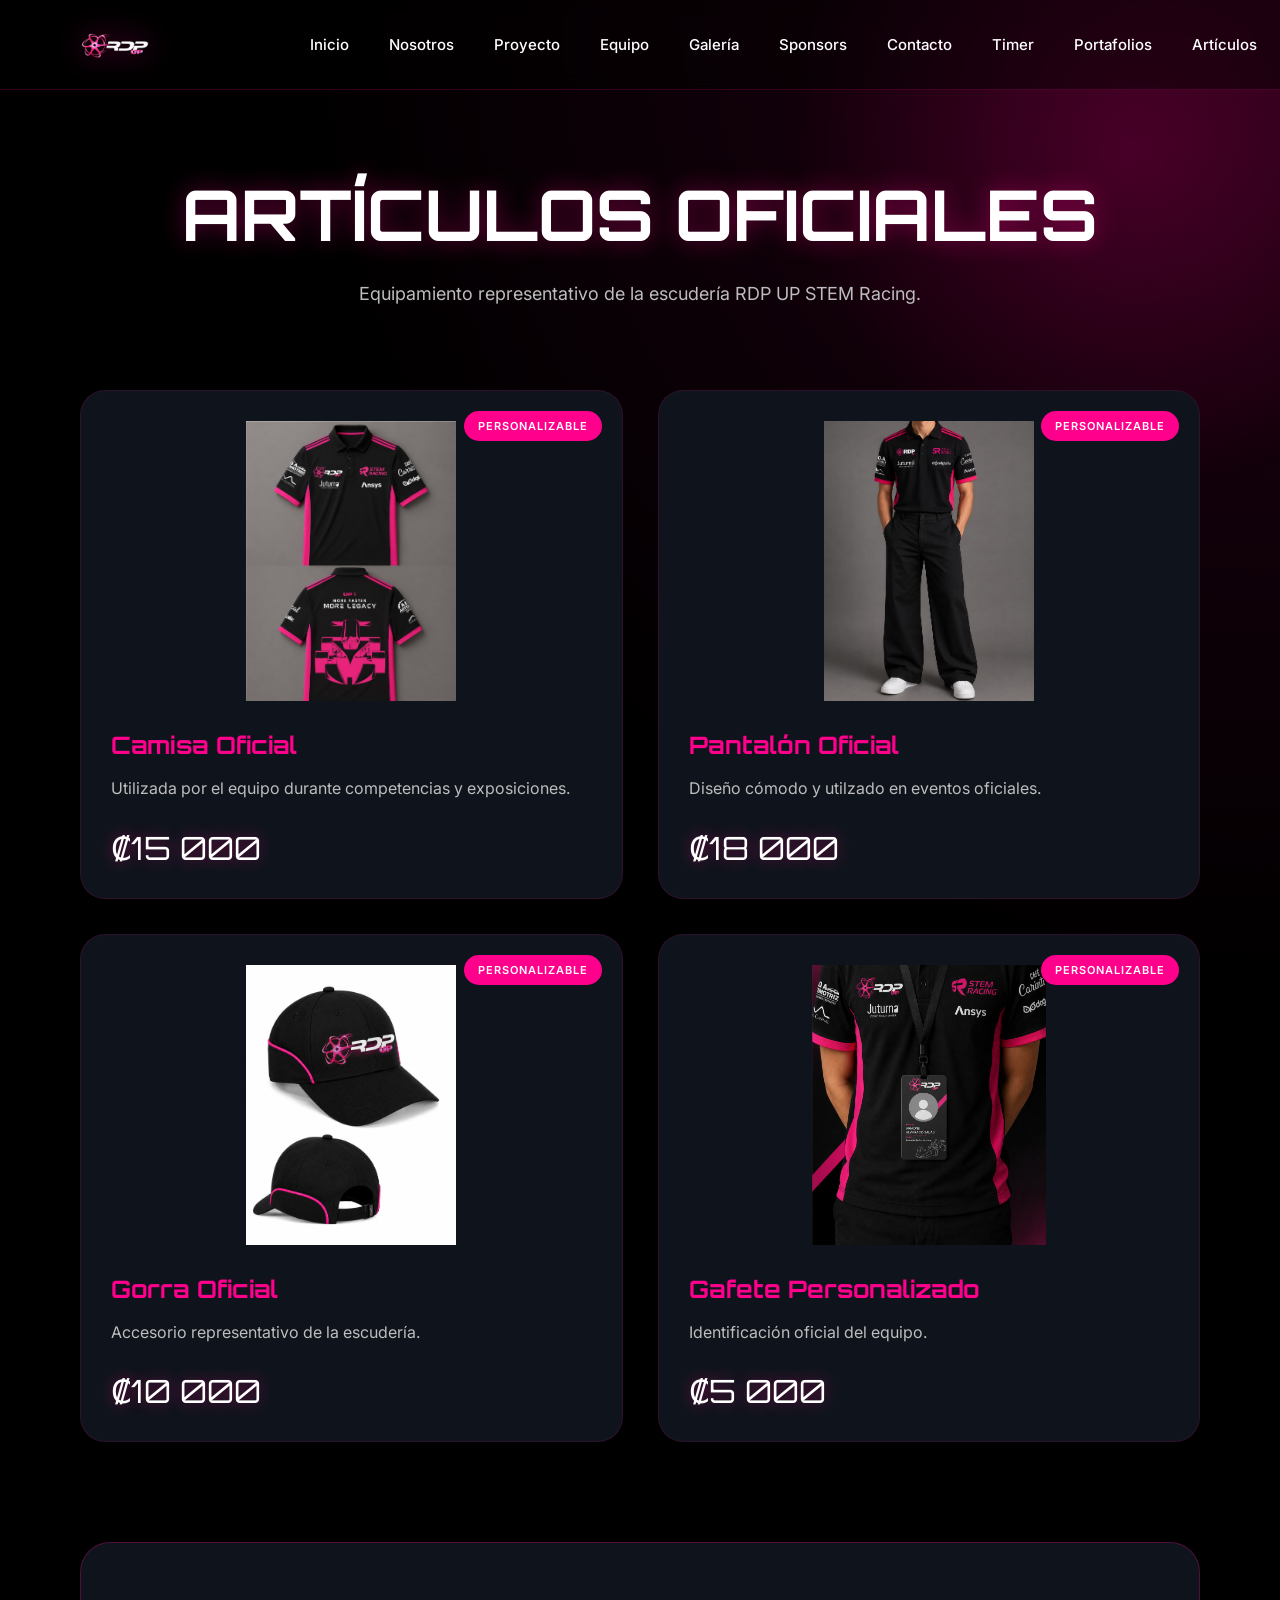
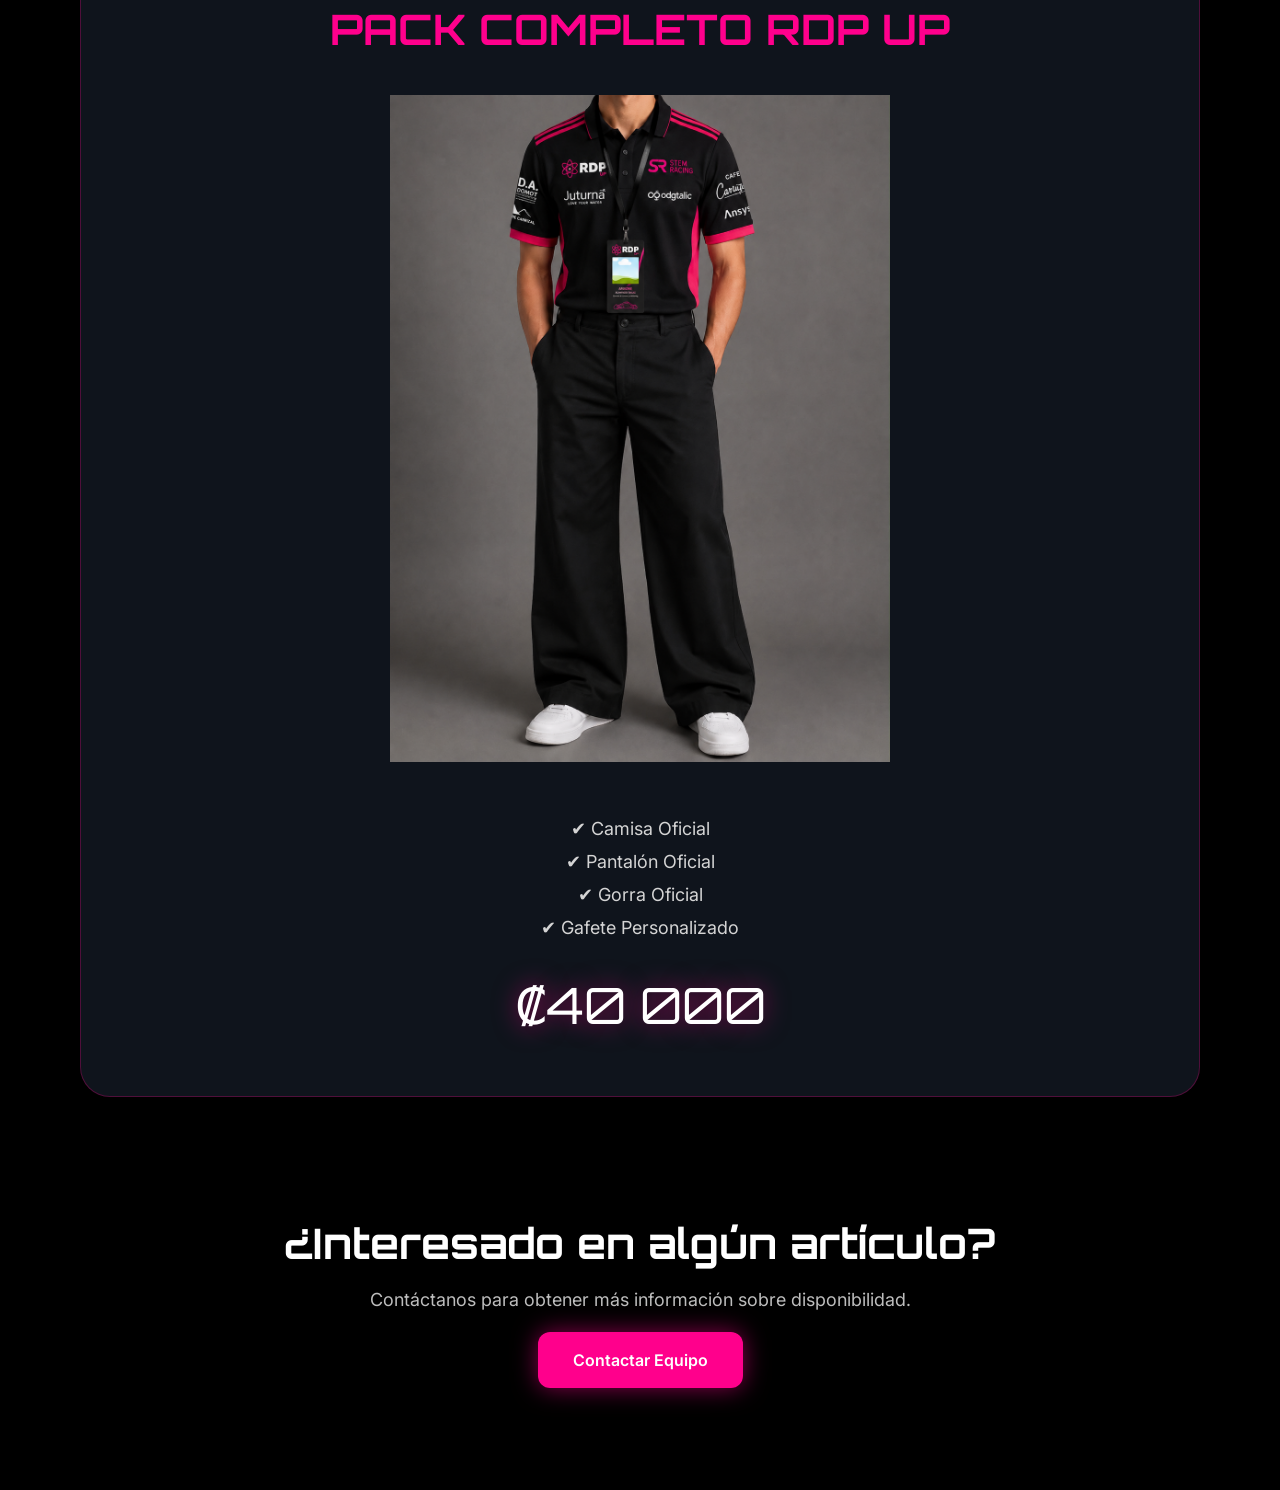
==== commit 3b9424e4: "newesyttt" ====
--- a/articulos.html
+++ b/articulos.html
@@ -37,6 +37,7 @@
             <a href="timer.html">Timer</a>
             <a href="portafolios.html">Portafolios</a>
             <a href="articulos.html">Artículos</a>
+            <a href="innovacion.html">Innovación</a>
 
         </div>
 
@@ -90,7 +91,7 @@
 
             <div class="badge">PERSONALIZABLE</div>
 
-            <img src="assets/articulos/gorra.png" alt="Gorra">
+            <img src="assets/articulos/gorra.jpg" alt="Gorra">
 
             <h3>Gorra Oficial</h3>
 
--- a/css/style.css
+++ b/css/style.css
@@ -8,7 +8,7 @@
 
     background:
     radial-gradient(circle at top right,#ff008c22,transparent 30%),
-    #0D1117;
+    #000000;
 
     color:white;
 
@@ -563,7 +563,7 @@
 
     background:
     radial-gradient(circle at top right,#ff008c22,transparent 30%),
-    #0D1117;
+    #000000;
 
     color:white;
 
@@ -2998,7 +2998,7 @@
 
     background:
     radial-gradient(circle at top right,#ff008c22,transparent 30%),
-    #0D1117;
+    #000000;
 
     overflow-x:hidden;
 
@@ -3112,7 +3112,7 @@
 
     height:340px;
 
-    background:#0D1117;
+    background:#000000;
 
     border-radius:24px;
 
